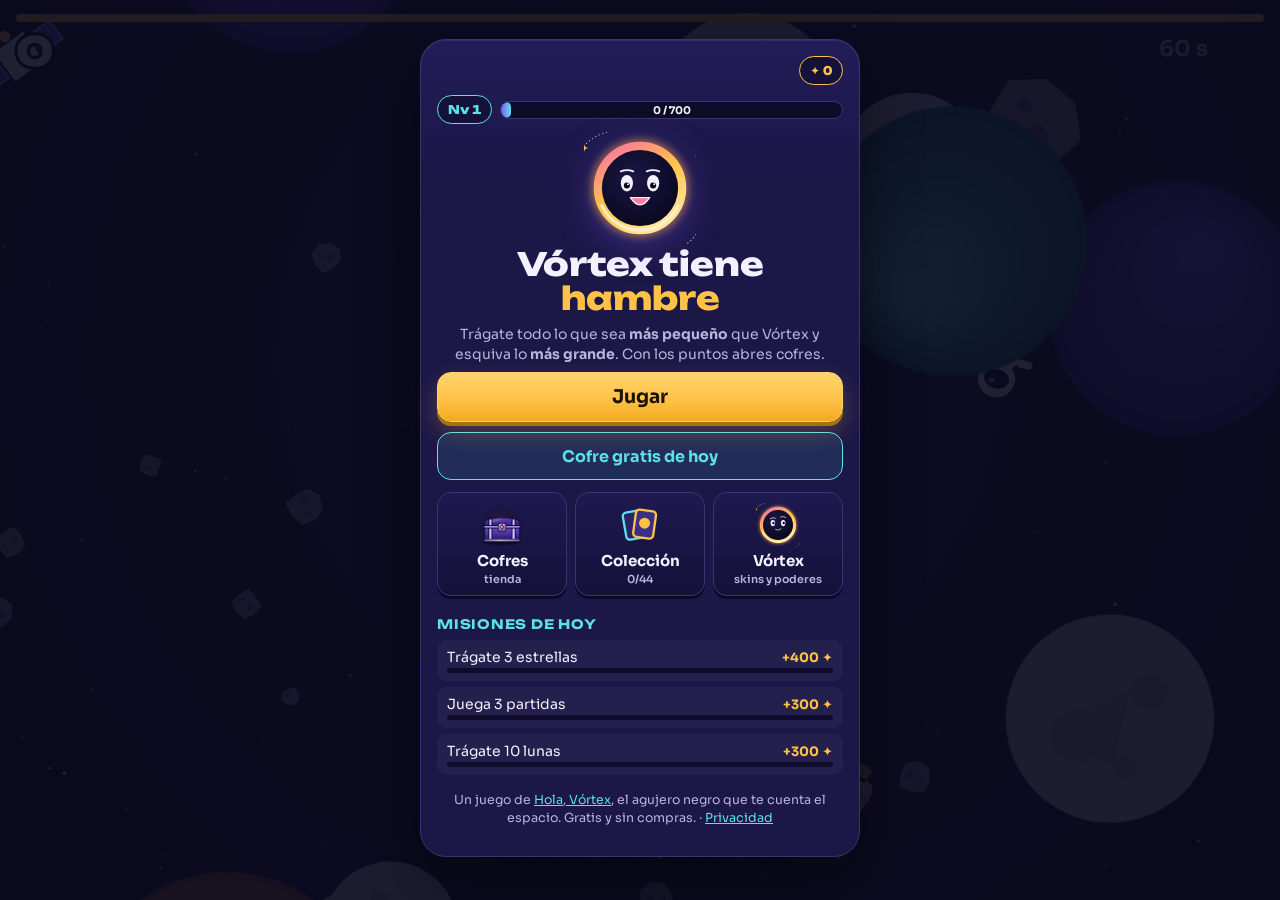
==== juego/index.html @ 71d678cc "web de Hola, Vórtex" ====
<!doctype html>
<html lang="es">
<head>
<meta charset="utf-8">
<meta name="viewport" content="width=device-width, initial-scale=1, maximum-scale=1, user-scalable=no, viewport-fit=cover">

<meta name="theme-color" content="#0A0A1F">
<link rel="icon" href="img/vortex_curioso.svg">
<link rel="preconnect" href="https://fonts.googleapis.com">
<link href="https://fonts.googleapis.com/css2?family=Unbounded:wght@600;800&family=Sora:wght@400;600;700&display=swap" rel="stylesheet">
<link rel="stylesheet" href="juego.css?v=8">
<style>#perfil,#aviso-cuenta,#top-inicio,#top-fin,#form-nombre,h2.sin-red{display:none!important}.barra-sup{justify-content:flex-end}</style>
<script>window.SIN_SERVIDOR=true</script>
<title>Vórtex tiene hambre: juego del espacio gratis y sin registro</title>
<meta name="description" content="Juega gratis en el móvil: eres un agujero negro, trágate lo pequeño, esquiva lo grande y colecciona planetas y galaxias.">
<link rel="canonical" href="https://nikepollito1-tech.github.io/hola-vortex/juego/">
<meta property="og:type" content="website"><meta property="og:locale" content="es_ES"><meta property="og:site_name" content="Hola, Vórtex"><meta property="og:url" content="https://nikepollito1-tech.github.io/hola-vortex/juego/">
<meta property="og:title" content="Vórtex tiene hambre: juego del espacio gratis y sin registro"><meta property="og:description" content="Juega gratis en el móvil: eres un agujero negro, trágate lo pequeño, esquiva lo grande y colecciona planetas y galaxias.">
<meta property="og:image" content="https://nikepollito1-tech.github.io/hola-vortex/img/compartir.jpg"><meta property="og:image:width" content="1200"><meta property="og:image:height" content="630"><meta name="twitter:card" content="summary_large_image">
<script type="application/ld+json">{"@context": "https://schema.org", "@type": "VideoGame", "name": "Vórtex tiene hambre", "url": "https://nikepollito1-tech.github.io/hola-vortex/juego/", "description": "Juega gratis en el móvil: eres un agujero negro, trágate lo pequeño, esquiva lo grande y colecciona planetas y galaxias.", "inLanguage": "es", "image": "https://nikepollito1-tech.github.io/hola-vortex/img/compartir.jpg", "gamePlatform": "Navegador web", "applicationCategory": "Game", "offers": {"@type": "Offer", "price": "0", "priceCurrency": "EUR"}, "publisher": {"@type": "Organization", "name": "Hola, Vórtex", "url": "https://nikepollito1-tech.github.io/hola-vortex/"}}</script>
</head>
<body>
<canvas id="lienzo" aria-label="Juego: arrastra el dedo para mover a Vórtex y trágate lo que sea más pequeño que él"></canvas>

<button id="sonido" type="button" aria-label="Activar o quitar el sonido"></button>

<!-- INICIO -->
<section class="pantalla" id="inicio" aria-labelledby="t-inicio">
  <div class="tarjeta">
    <div class="barra-sup">
      <button type="button" class="perfil" id="perfil"><img id="perfil-cara" src="img/vortex_curioso.svg" alt=""><span><b id="perfil-nombre">Invitado</b><small id="perfil-sub">Toca para crear tu cuenta</small></span></button>
      <span class="chip polvo" id="chip-polvo" title="Polvo estelar">0</span>
    </div>
    <div class="estado">
      <span class="chip nivel" id="chip-nivel">Nv 1</span>
      <div class="xp" aria-hidden="true"><i id="xp-barra"></i><b id="xp-txt"></b></div>
    </div>
    <img class="mascota" id="cara-inicio" src="img/vortex_hambriento.svg" alt="Vórtex, un agujero negro pequeño con cara de hambre">
    <h1 id="t-inicio">Vórtex tiene <span>hambre</span></h1>
    <p class="sub">Trágate todo lo que sea <b>más pequeño</b> que Vórtex y esquiva lo <b>más grande</b>. Con los puntos abres cofres.</p>
    <button class="si brilla" id="jugar" type="button">Jugar</button>
    <button class="aviso-cuenta" id="aviso-cuenta" type="button" hidden><b>Guarda tu progreso</b><span>Crea tu cuenta gratis y juega en cualquier móvil sin perder nada.</span></button>
    <button class="diario" id="diario" type="button" hidden></button>
    <div class="menu">
      <button type="button" id="ir-tienda"><img class="ic-menu" id="ic-cofre" alt=""><span>Cofres</span><small id="n-cofres"></small></button>
      <button type="button" id="ir-coleccion"><svg class="ic-menu" viewBox="0 0 48 48" aria-hidden="true"><rect x="7" y="9" width="22" height="30" rx="4" fill="#2A2168" stroke="#5CE1E6" stroke-width="2.5" transform="rotate(-10 18 24)"/><rect x="18" y="8" width="22" height="30" rx="4" fill="#3A2F86" stroke="#FFC247" stroke-width="2.5" transform="rotate(8 29 23)"/><circle cx="29" cy="22" r="6" fill="#FFC247"/></svg><span>Colección</span><small id="n-coleccion"></small></button>
      <button type="button" id="ir-vortex"><img class="ic-menu" id="ic-vortex" src="img/vortex_curioso.svg" alt=""><span>Vórtex</span><small>skins y poderes</small></button>
    </div>
    <h2>Misiones de hoy</h2>
    <ul class="misiones" id="misiones"></ul>
    <h2 class="sin-red">Mejores de la semana</h2>
    <ol id="top-inicio"><li class="vacio">Cargando…</li></ol>
    <p class="pie">Un juego de <a href="../">Hola, Vórtex</a>, el agujero negro que te cuenta el espacio. Gratis y sin compras. · <a href="privacidad.html">Privacidad</a></p>
  </div>
</section>

<!-- CUENTA -->
<section class="pantalla" id="cuenta" hidden aria-labelledby="t-cuenta">
  <div class="tarjeta">
    <div class="cabecera"><button type="button" class="volver" data-ir="inicio" aria-label="Volver">←</button><h1 id="t-cuenta">Tu cuenta</h1></div>
    <div id="cuenta-fuera">
      <div class="pestanas" role="tablist">
        <button type="button" role="tab" id="tab-registro" aria-selected="true">Crear cuenta</button>
        <button type="button" role="tab" id="tab-entrar" aria-selected="false">Entrar</button>
      </div>
      <form id="f-registro" class="formulario" autocomplete="on">
        <p class="sub">Solo un nombre y una contraseña. No pedimos correo ni ningún otro dato. Lo que llevas jugado en este móvil pasa a tu cuenta.</p>
        <label for="r-nombre">Nombre de jugador</label>
        <input id="r-nombre" name="username" autocomplete="username" maxlength="12" minlength="3" required placeholder="De 3 a 12 letras o números">
        <label for="r-clave">Contraseña</label>
        <div class="con-ojo"><input id="r-clave" name="password" type="password" autocomplete="new-password" minlength="8" maxlength="128" required placeholder="Mínimo 8 caracteres"><button type="button" class="ojo" data-ojo="r-clave" aria-label="Ver la contraseña">Ver</button></div>
        <div class="fuerza" aria-hidden="true"><i id="r-fuerza"></i></div>
        <label class="check"><input type="checkbox" id="r-edad" required> <span>Tengo 14 años o más, o permiso de mis padres. He leído la <a href="privacidad.html" target="_blank" rel="noopener">política de privacidad</a>.</span></label>
        <button type="submit" class="si">Crear cuenta</button>
        <div class="msg" role="status" id="r-msg"></div>
      </form>
      <form id="f-entrar" class="formulario" hidden autocomplete="on">
        <label for="e-nombre">Nombre de jugador</label>
        <input id="e-nombre" name="username" autocomplete="username" maxlength="12" required>
        <label for="e-clave">Contraseña</label>
        <div class="con-ojo"><input id="e-clave" name="password" type="password" autocomplete="current-password" maxlength="128" required><button type="button" class="ojo" data-ojo="e-clave" aria-label="Ver la contraseña">Ver</button></div>
        <button type="submit" class="si">Entrar</button>
        <div class="msg" role="status" id="e-msg"></div>
        <button type="button" class="enlace" id="ir-recuperar">He olvidado la contraseña</button>
      </form>
      <form id="f-recuperar" class="formulario" hidden autocomplete="off">
        <p class="sub">Escribe el código de recuperación que te dimos al crear la cuenta.</p>
        <label for="c-nombre">Nombre de jugador</label>
        <input id="c-nombre" autocomplete="username" maxlength="12" required>
        <label for="c-codigo">Código de recuperación</label>
        <input id="c-codigo" autocomplete="off" maxlength="24" required placeholder="XXXX-XXXX-XXXX-XXXX" class="codigo-in">
        <label for="c-nueva">Contraseña nueva</label>
        <input id="c-nueva" type="password" autocomplete="new-password" minlength="8" maxlength="128" required>
        <button type="submit" class="si">Cambiar contraseña</button>
        <div class="msg" role="status" id="c-msg"></div>
        <button type="button" class="enlace" id="volver-entrar">Volver</button>
      </form>
    </div>
    <div id="cuenta-dentro" hidden>
      <div class="ficha">
        <img id="ficha-cara" src="img/vortex_curioso.svg" alt="">
        <div><b id="ficha-nombre"></b><small id="ficha-desde"></small></div>
      </div>
      <div class="cifras">
        <div><b id="f-nivel">1</b><small>nivel</small></div>
        <div><b id="f-partidas">0</b><small>partidas</small></div>
        <div><b id="f-mejor">0</b><small>mejor marca</small></div>
        <div><b id="f-coleccion">0</b><small>colección</small></div>
      </div>
      <p class="sub sincro" id="f-sincro">Tu progreso se guarda solo en tu cuenta.</p>
      <details class="ajuste"><summary>Cambiar la contraseña</summary>
        <form id="f-clave" class="formulario">
          <label for="k-actual">Contraseña actual</label><input id="k-actual" type="password" autocomplete="current-password" required>
          <label for="k-nueva">Contraseña nueva</label><input id="k-nueva" type="password" autocomplete="new-password" minlength="8" required>
          <button type="submit">Cambiar</button><div class="msg" role="status" id="k-msg"></div>
        </form>
      </details>
      <details class="ajuste"><summary>Nuevo código de recuperación</summary>
        <form id="f-codigo" class="formulario">
          <p class="sub">El código anterior dejará de valer.</p>
          <label for="n-clave">Tu contraseña</label><input id="n-clave" type="password" autocomplete="current-password" required>
          <button type="submit">Generar código</button><div class="msg" role="status" id="n-msg"></div>
        </form>
      </details>
      <button type="button" id="salir" class="ancho">Cerrar sesión</button>
      <details class="ajuste peligro"><summary>Borrar mi cuenta</summary>
        <form id="f-borrar" class="formulario">
          <p class="sub">Se borran tu cuenta, tu progreso y tus puntuaciones. No se puede deshacer.</p>
          <label for="b-clave">Tu contraseña</label><input id="b-clave" type="password" autocomplete="current-password" required>
          <button type="submit" class="borrar">Borrar para siempre</button><div class="msg" role="status" id="b-msg"></div>
        </form>
      </details>
    </div>
  </div>
</section>

<!-- CÓDIGO DE RECUPERACIÓN (se enseña una vez) -->
<section class="pantalla opaca" id="codigo" hidden aria-labelledby="t-codigo">
  <div class="tarjeta">
    <img class="mascota" src="img/vortex_picaro.svg" alt="">
    <h1 id="t-codigo">¡Cuenta lista!</h1>
    <p class="sub">Guarda este <b>código de recuperación</b>. Si olvidas la contraseña, es la única forma de recuperar tu cuenta. Haz una captura o apúntalo.</p>
    <div class="codigo" id="codigo-txt"></div>
    <div class="fila"><button type="button" id="codigo-copiar">Copiar</button><button type="button" class="si" id="codigo-ok">Ya lo he guardado</button></div>
  </div>
</section>

<!-- TIENDA DE COFRES -->
<section class="pantalla" id="tienda" hidden aria-labelledby="t-tienda">
  <div class="tarjeta">
    <div class="cabecera"><button type="button" class="volver" data-ir="inicio" aria-label="Volver">←</button><h1 id="t-tienda">Cofres</h1><span class="chip polvo" id="polvo-tienda">0</span></div>
    <p class="sub">Se abren con <b>polvo estelar</b>: un punto en la partida es un polvo. Los repetidos te devuelven polvo.</p>
    <div id="lista-cofres"></div>
    <p class="pie">Aquí no hay dinero de verdad: los cofres solo se consiguen jugando.</p>
  </div>
</section>

<!-- APERTURA DE COFRE -->
<section class="pantalla opaca escena-cofre" id="cofre" hidden tabindex="-1" aria-live="polite">
  <canvas id="cofre-fx" aria-hidden="true"></canvas>
  <div class="cofre-ui" id="cofre-ui">
    <div class="cofre-cab"><span id="cofre-nombre"></span><span id="cofre-cuenta"></span></div>
    <div class="cofre-zona" id="cofre-zona"></div>
    <p class="toca" id="cofre-msg"></p>
    <div class="cofre-pila" id="cofre-pila" aria-hidden="true"></div>
    <div class="cofre-resumen-caja" id="cofre-final" hidden>
      <h2 class="titulo-final">Has conseguido</h2>
      <div class="resumen" id="cofre-resumen"></div>
      <p class="resumen-txt" id="cofre-resumen-txt"></p>
      <div class="fila" id="cofre-botones">
        <button type="button" id="cofre-otro">Abrir otro</button>
        <button type="button" class="si" id="cofre-salir">Seguir</button>
      </div>
    </div>
  </div>
  <button type="button" id="cofre-saltar" class="saltar">Saltar ›</button>
</section>

<!-- COLECCIÓN -->
<section class="pantalla" id="coleccion" hidden aria-labelledby="t-coleccion">
  <div class="tarjeta ancha">
    <div class="cabecera"><button type="button" class="volver" data-ir="inicio" aria-label="Volver">←</button><h1 id="t-coleccion">Colección</h1><span class="chip" id="total-coleccion">0/0</span></div>
    <div class="xp sola" aria-hidden="true"><i id="barra-coleccion"></i></div>
    <div id="rejillas"></div>
  </div>
</section>

<!-- DETALLE DE UNA CARTA -->
<section class="pantalla opaca" id="detalle" hidden>
  <div class="escena"><div class="carta grande" id="carta-detalle"></div><div class="fila"><button type="button" class="si" id="cerrar-detalle">Cerrar</button></div></div>
</section>

<!-- VÓRTEX: SKINS, ESTELAS Y HABILIDADES -->
<section class="pantalla" id="vortex" hidden aria-labelledby="t-vortex">
  <div class="tarjeta ancha">
    <div class="cabecera"><button type="button" class="volver" data-ir="inicio" aria-label="Volver">←</button><h1 id="t-vortex">Vórtex</h1><span class="chip polvo" id="polvo-vortex">0</span></div>
    <h2>Skins</h2>
    <div class="rejilla skins" id="lista-skins"></div>
    <h2>Estela</h2>
    <div class="opciones" id="lista-estelas"></div>
    <h2>Habilidades</h2>
    <p class="sub">Aparecen flotando durante la partida. Se desbloquean al subir de nivel.</p>
    <ul class="habilidades" id="lista-habilidades"></ul>
    <h2>Próximos premios</h2>
    <ul class="habilidades" id="lista-premios"></ul>
    <h2>Sonido</h2>
    <div class="opciones" id="lista-sonido"></div>
    <h2>Control</h2>
    <div class="opciones" id="lista-control"></div>
  </div>
</section>

<!-- FIN DE PARTIDA -->
<section class="pantalla" id="fin" hidden aria-labelledby="t-fin">
  <div class="tarjeta">
    <img class="mascota" id="cara-fin" src="img/vortex_picaro.svg" alt="">
    <h1 id="t-fin">¡Se acabó!</h1>
    <div class="puntos" id="puntos-fin">0</div>
    <div class="record" id="record-fin" hidden>¡Nuevo récord!</div>
    <p class="comido" id="resumen-fin"></p>
    <div class="ganado">
      <div class="estado"><span class="chip nivel" id="nivel-fin">Nv 1</span><div class="xp"><i id="xp-fin"></i><b id="xp-fin-txt"></b></div><span class="chip polvo" id="polvo-fin">+0</span></div>
      <ul class="premios" id="premios-fin"></ul>
    </div>
    <div class="fila">
      <button type="button" class="si" id="otra">Otra vez</button>
      <button type="button" id="fin-cofres">Cofres</button>
    </div>
    <p class="guardado-cuenta" id="guardado-cuenta" hidden></p>
    <form id="form-nombre">
      <label for="nombre">Tu nombre para la clasificación</label>
      <input id="nombre" name="nombre" maxlength="12" minlength="3" autocomplete="nickname" placeholder="De 3 a 12 letras" required>
      <div class="fila"><button id="guardar" type="submit">Guardar puntuación</button></div>
      <div class="msg" id="msg" role="status"></div>
    </form>
    <h2 class="sin-red">Mejores de la semana</h2>
    <ol id="top-fin"></ol>
    <div class="fila">
      <button id="retar" type="button">Retar a alguien</button>
      <button type="button" id="fin-inicio">Inicio</button>
    </div>
  </div>
</section>

<script src="datos.js?v=7"></script>
<script src="progreso.js?v=7"></script>
<script src="sonido.js?v=8"></script>
<script src="motor.js?v=7"></script>
<script src="cofre.js?v=7"></script>
<script src="interfaz.js?v=7"></script>
</body>
</html>
---- juego/juego.css ----
:root{--void:#0A0A1F;--indigo:#1B1747;--violet:#7B5CFF;--amber:#FFC247;--cyan:#5CE1E6;--moon:#F4F1FF;--mute:#B9B4D9;--coral:#FF7A9C;--line:#3A3570;--panel:#14113A}
*{box-sizing:border-box;-webkit-tap-highlight-color:transparent}
html,body{margin:0;height:100%;background:var(--void);color:var(--moon);font-family:Sora,system-ui,sans-serif;overflow:hidden;touch-action:none;user-select:none;-webkit-user-select:none}
canvas{position:fixed;inset:0;width:100%;height:100%;display:block}
body.demo canvas{left:50%;top:0;transform:translateX(-50%);width:auto;height:100%;aspect-ratio:9/16}
/* sin desenfoque de fondo: en móvil cuesta muchos fotogramas */
.pantalla{position:fixed;inset:0;display:flex;align-items:flex-start;justify-content:center;padding:max(14px,env(safe-area-inset-top)) max(14px,env(safe-area-inset-right)) max(18px,env(safe-area-inset-bottom)) max(14px,env(safe-area-inset-left));background:rgba(10,10,31,.9);overflow-y:auto;-webkit-overflow-scrolling:touch;touch-action:pan-y}
.pantalla.opaca{background:radial-gradient(circle at 50% 38%,#241D5E 0,#0A0A1F 70%);align-items:center}
.pantalla[hidden]{display:none}
.tarjeta{width:100%;max-width:440px;background:linear-gradient(180deg,#221C58 0,var(--indigo) 140px);border:1px solid var(--line);border-radius:26px;padding:16px 16px 20px;text-align:center;margin:auto;box-shadow:0 1px 0 rgba(255,255,255,.07) inset,0 24px 60px rgba(0,0,0,.45)}
.tarjeta.ancha{max-width:560px}
h1{font-family:Unbounded,system-ui,sans-serif;font-weight:800;font-size:clamp(24px,7.4vw,32px);line-height:1.05;margin:4px 0 6px}
h1 span{color:var(--amber)}
h2{font-family:Unbounded,system-ui,sans-serif;font-size:13px;letter-spacing:.06em;color:var(--cyan);margin:20px 0 8px;text-transform:uppercase;text-align:left}
p{margin:8px 0;line-height:1.45}
.sub{color:var(--mute);font-size:14px}
.mascota{width:112px;height:112px;display:block;margin:2px auto 0;animation:flota 3.4s ease-in-out infinite;filter:drop-shadow(0 8px 18px rgba(123,92,255,.35))}
@keyframes flota{50%{transform:translateY(-6px) rotate(-2deg)}}
button,.boton{font:inherit;font-weight:700;font-size:16px;border-radius:14px;padding:12px 16px;min-height:48px;border:1px solid var(--line);background:transparent;color:var(--moon);cursor:pointer}
button.si{background:linear-gradient(180deg,#FFD36E,var(--amber) 55%,#F2A920);border-color:#FFD36E;color:#1a1300;width:100%;font-size:19px;box-shadow:0 4px 0 #A8730A,0 10px 24px rgba(255,194,71,.25);position:relative;overflow:hidden}
button.si:active:not(:disabled){transform:translateY(3px);box-shadow:0 1px 0 #A8730A}
button.brilla::after{content:"";position:absolute;top:0;bottom:0;left:-60%;width:40%;background:linear-gradient(100deg,transparent,rgba(255,255,255,.55),transparent);transform:skewX(-20deg);animation:destello 3.2s ease-in-out infinite}
@keyframes destello{0%,55%{left:-60%}85%,100%{left:130%}}
button:not(.si):not(:disabled):hover{border-color:#5A52A8}
button:disabled{opacity:.45}
button:active:not(:disabled){transform:scale(.97)}
.fila{display:flex;gap:10px;margin-top:12px}
.fila>*{flex:1}
ol,ul{list-style:none;padding:0;margin:0;text-align:left;font-size:15px}
ol li{display:flex;justify-content:space-between;gap:8px;padding:7px 10px;border-radius:10px}
ol li:nth-child(odd){background:rgba(255,255,255,.04)}
ol li.yo{background:rgba(255,194,71,.18);color:var(--amber);font-weight:700}
ol li b{font-variant-numeric:tabular-nums}
.vacio{color:var(--mute);font-size:14px;text-align:center;padding:8px}
.puntos{font-family:Unbounded,system-ui,sans-serif;font-weight:800;font-size:52px;color:var(--amber);line-height:1;margin:6px 0}
.comido{color:var(--mute);font-size:14px}
label{display:block;text-align:left;font-size:14px;color:var(--mute);margin:16px 0 6px}
input{width:100%;font:inherit;font-size:18px;padding:12px 14px;border-radius:12px;border:1px solid var(--line);background:#0E0C2A;color:var(--moon)}
input:focus,button:focus-visible{outline:2px solid var(--cyan);outline-offset:2px}
.msg{min-height:22px;font-size:14px;margin-top:8px;color:var(--cyan)}
.msg.error{color:var(--coral)}
.pie{margin-top:16px;font-size:12.5px;color:var(--mute)}
.pie a{color:var(--cyan)}
#sonido{position:fixed;top:max(10px,env(safe-area-inset-top));right:10px;z-index:5;min-height:44px;min-width:44px;padding:8px;border-radius:12px;background:rgba(27,23,71,.8)}
#sonido svg{width:24px;height:24px;display:block}
body.demo #sonido,body.en-menu #sonido{display:none}

/* nivel, experiencia y polvo */
.estado{display:flex;align-items:center;gap:8px;margin-bottom:8px}
.chip{flex:none;font-family:Unbounded,system-ui,sans-serif;font-size:12px;font-weight:800;padding:6px 10px;border-radius:999px;background:var(--panel);border:1px solid var(--line);font-variant-numeric:tabular-nums;white-space:nowrap}
.chip.nivel{color:var(--cyan);border-color:var(--cyan)}
.chip.polvo{color:var(--amber);border-color:var(--amber)}
.chip.polvo::before{content:"✦ "}
.xp{position:relative;flex:1;height:18px;border-radius:999px;background:#0E0C2A;border:1px solid var(--line);overflow:hidden}
.xp.sola{height:10px;margin:4px 0 6px}
.xp i{position:absolute;inset:0 auto 0 0;width:0;background:linear-gradient(90deg,var(--violet),var(--cyan));border-radius:999px;transition:width .9s cubic-bezier(.2,.8,.2,1)}
.xp b{position:absolute;inset:0;font-size:10.5px;line-height:17px;font-weight:700;color:var(--moon);text-shadow:0 1px 2px #000}

/* inicio */
.diario{width:100%;margin-top:10px;border-color:var(--cyan);color:var(--cyan);background:rgba(92,225,230,.1);animation:late 1.6s ease-in-out infinite}
@keyframes late{50%{box-shadow:0 0 0 6px rgba(92,225,230,.12)}}
.menu{display:grid;grid-template-columns:repeat(3,1fr);gap:8px;margin-top:12px}
.menu button{display:flex;flex-direction:column;align-items:center;gap:2px;padding:10px 4px 9px;font-size:15px;background:linear-gradient(180deg,#1E1950,var(--panel));box-shadow:0 3px 0 #0B0926}
.menu button:active{transform:translateY(2px);box-shadow:0 1px 0 #0B0926}
.ic-menu{width:44px;height:44px;object-fit:contain;margin-bottom:2px}
.menu small{font-size:11px;font-weight:600;color:var(--mute)}
.menu small.aviso{color:var(--amber)}
.misiones li{display:grid;grid-template-columns:1fr auto;gap:2px 8px;align-items:center;padding:8px 10px;border-radius:10px;background:rgba(255,255,255,.04);margin-bottom:6px;font-size:14px}
.misiones li .premio{color:var(--amber);font-weight:700;font-size:13px;white-space:nowrap}
.misiones li .barra{grid-column:1/-1;height:5px;border-radius:9px;background:#0E0C2A;overflow:hidden}
.misiones li .barra i{display:block;height:100%;background:var(--cyan)}
.misiones li.hecha{color:var(--mute)}
.misiones li.hecha .barra i{background:var(--amber)}

/* cabecera de las pantallas secundarias */
.cabecera{display:flex;align-items:center;gap:8px;margin-bottom:6px}
.cabecera h1{flex:1;text-align:left;margin:0;font-size:24px}
.volver{min-height:44px;min-width:44px;padding:6px 10px;font-size:20px}

/* tienda */
.oferta{--c:#B9B4D9;display:grid;grid-template-columns:96px 1fr;gap:4px 12px;align-items:center;text-align:left;padding:12px;border-radius:18px;background:radial-gradient(circle at 48px 50%,color-mix(in srgb,var(--c) 22%,transparent),transparent 70px),var(--panel);border:1px solid var(--line);margin-top:10px}
.oferta .cofre-img{grid-row:1/4;width:96px;height:96px;animation:flota 3s ease-in-out infinite}
.oferta:nth-child(2) .cofre-img{animation-delay:-1s}.oferta:nth-child(3) .cofre-img{animation-delay:-2s}
.oferta h3{margin:0;font-family:Unbounded,system-ui,sans-serif;font-size:15px}
.oferta .prob{font-size:11.5px;color:var(--mute);line-height:1.35}
.oferta .prob b{font-weight:700}
.oferta button{grid-column:2;min-height:44px;padding:8px 12px;font-size:15px;border-color:var(--amber);color:var(--amber)}
.oferta button.tengo{background:var(--amber);color:#1a1300}


.escena{width:100%;max-width:400px;text-align:center;margin:auto}
.toca{color:var(--mute);font-size:15px;min-height:22px;margin:14px 0}

/* cartas */
.carta{--r:#B9B4D9;position:relative;background:#14113A;background:linear-gradient(160deg,color-mix(in srgb,var(--r) 22%,#14113A),#14113A 60%);border:2px solid var(--r);border-radius:18px;padding:10px 8px;text-align:center;overflow:hidden}
.carta img{display:block;width:100%;aspect-ratio:1;object-fit:contain}
.carta .rz{font-size:10px;font-weight:800;letter-spacing:.08em;text-transform:uppercase;color:var(--r)}
.carta .nm{font-family:Unbounded,system-ui,sans-serif;font-size:11px;font-weight:600;line-height:1.2;margin-top:2px}
.carta.falta{--r:#3A3570;background:#100E30}
.carta.falta img{filter:brightness(0) invert(.22)}
.carta.falta .nm{color:var(--mute)}
.carta .x{position:absolute;top:5px;right:7px;font-size:10px;font-weight:800;color:var(--mute)}
.carta.grande{width:min(78vw,300px);margin:0 auto;padding:16px 14px 18px;animation:sale .45s cubic-bezier(.2,1.5,.4,1)}
.carta.grande::before{content:"";position:absolute;inset:-40%;background:radial-gradient(circle,color-mix(in srgb,var(--r) 45%,transparent) 0,transparent 55%);animation:gira 6s linear infinite;pointer-events:none}
.carta.grande>*{position:relative}
.carta.grande img{width:70%;margin:0 auto}
.carta.grande .rz{font-size:13px}
.carta.grande .nm{font-size:20px;font-weight:800}
.carta.grande .dato{font-size:14.5px;line-height:1.4;color:var(--moon);margin:8px 0 0}
.carta.grande .nuevo{display:inline-block;margin-top:10px;padding:4px 12px;border-radius:999px;background:var(--r);color:#12102E;font-weight:800;font-size:13px}
.carta.grande .rep{display:inline-block;margin-top:10px;color:var(--amber);font-weight:700;font-size:14px}
@keyframes sale{0%{transform:scale(.3) rotate(-8deg);opacity:0}}
@keyframes gira{to{transform:rotate(360deg)}}
.resumen{display:grid;grid-template-columns:repeat(3,1fr);gap:8px;margin-top:6px}
.resumen p{grid-column:1/-1;margin:6px 0 0;font-size:14px;color:var(--cyan)}

.rejilla{display:grid;grid-template-columns:repeat(auto-fill,minmax(86px,1fr));gap:8px}
.rejilla .carta{padding:8px 6px;cursor:pointer}
.rejilla.skins .carta.puesta{box-shadow:0 0 0 3px var(--amber)}
.rejilla.skins .carta .rz{color:var(--mute);text-transform:none;letter-spacing:0;font-size:10.5px;font-weight:700}
.rejilla.skins .carta.puesta .rz{color:var(--amber)}
.cat{display:flex;justify-content:space-between;align-items:baseline}
.cat small{font-size:12px;color:var(--mute);font-weight:700}

.opciones{display:flex;flex-wrap:wrap;gap:8px}
.opciones button{flex:1 1 44%;min-height:44px;padding:8px 10px;font-size:14px;background:var(--panel)}
.opciones button.puesta{border-color:var(--amber);color:var(--amber)}
.habilidades li{display:grid;grid-template-columns:40px 1fr auto;gap:2px 10px;align-items:center;padding:8px 10px;border-radius:12px;background:var(--panel);margin-bottom:6px;font-size:14px}
.habilidades li .ic{grid-row:1/3;font-size:26px;text-align:center}
.habilidades li b{font-size:15px}
.habilidades li small{grid-column:2;color:var(--mute);font-size:12.5px;line-height:1.3}
.habilidades li .nv{grid-row:1/3;grid-column:3;font-size:12px;font-weight:800;color:var(--cyan);white-space:nowrap}
.habilidades li.bloq{opacity:.55}
.habilidades li.bloq .nv{color:var(--mute)}

/* fin de partida */
.ganado{margin:12px 0 4px;padding:10px;border-radius:16px;background:var(--panel);border:1px solid var(--line)}
.ganado .estado{margin:0}
.premios li{display:flex;gap:8px;align-items:baseline;padding:6px 4px 0;font-size:14px}
.premios li b{color:var(--amber);white-space:nowrap}
.premios li.sube{font-family:Unbounded,system-ui,sans-serif;font-size:15px;color:var(--cyan);padding-top:10px}
@media (prefers-reduced-motion:reduce){*{animation:none!important;transition:none!important}}

/* ---------- transiciones ---------- */
.pantalla.aparece>.tarjeta{animation:entra-pant .28s cubic-bezier(.2,.8,.2,1)}
@keyframes entra-pant{from{opacity:0;transform:translateY(14px) scale(.985)}}

/* ---------- barra de perfil e inicio ---------- */
.barra-sup{display:flex;align-items:center;gap:8px;margin-bottom:10px}
.perfil{flex:1;display:flex;align-items:center;gap:10px;min-height:52px;padding:6px 12px 6px 6px;text-align:left;background:var(--panel);border-radius:999px}
.perfil img{width:40px;height:40px;border-radius:50%;background:#0E0C2A;flex:none}
.perfil span{display:flex;flex-direction:column;min-width:0}
.perfil b{font-size:15px;white-space:nowrap;overflow:hidden;text-overflow:ellipsis}
.perfil small{font-size:11.5px;font-weight:600;color:var(--cyan)}
.perfil.conectado small{color:var(--mute)}
.aviso-cuenta{display:flex;flex-direction:column;gap:2px;width:100%;margin-top:10px;text-align:left;padding:12px 14px;border:1px dashed var(--cyan);background:rgba(92,225,230,.08);border-radius:16px}
.aviso-cuenta b{color:var(--cyan);font-size:15px}
.aviso-cuenta span{font-size:13px;font-weight:600;color:var(--mute)}

/* ---------- cuenta ---------- */
.pestanas{display:grid;grid-template-columns:1fr 1fr;gap:4px;padding:4px;border-radius:14px;background:#0E0C2A;margin:6px 0 4px}
.pestanas button{min-height:42px;border:0;border-radius:10px;font-size:15px;color:var(--mute)}
.pestanas button[aria-selected=true]{background:var(--violet);color:#fff}
.formulario{text-align:left}
.formulario .sub{margin:10px 0 2px}
.formulario button[type=submit]{width:100%;margin-top:16px}
.con-ojo{position:relative}
.con-ojo input{padding-right:84px}
.ojo{position:absolute;right:6px;top:50%;transform:translateY(-50%);min-height:36px;padding:4px 10px;font-size:13px;border-radius:10px}
.fuerza{height:5px;border-radius:9px;background:#0E0C2A;margin-top:6px;overflow:hidden}
.fuerza i{display:block;height:100%;width:0;transition:width .25s,background .25s}
.check{display:flex;gap:10px;align-items:flex-start;color:var(--moon);font-size:13.5px;line-height:1.4;margin-top:16px;cursor:pointer}
.check input{width:22px;height:22px;flex:none;margin:1px 0 0;accent-color:var(--amber)}
.check a{color:var(--cyan)}
.enlace{display:block;margin:10px auto 0;border:0;min-height:40px;font-size:14px;color:var(--cyan);text-decoration:underline;font-weight:600}
.ficha{display:flex;align-items:center;gap:14px;text-align:left;padding:12px;border-radius:18px;background:var(--panel);margin-top:6px}
.ficha img{width:72px;height:72px}
.ficha b{display:block;font-family:Unbounded,system-ui,sans-serif;font-size:22px}
.ficha small{color:var(--mute);font-size:13px}
.cifras{display:grid;grid-template-columns:repeat(4,1fr);gap:6px;margin-top:8px}
.cifras div{padding:10px 4px;border-radius:14px;background:var(--panel);display:flex;flex-direction:column}
.cifras b{font-family:Unbounded,system-ui,sans-serif;font-size:16px;color:var(--amber);font-variant-numeric:tabular-nums}
.cifras small{font-size:11px;color:var(--mute);font-weight:600}
.sincro{font-size:13px;margin:12px 0}
.ajuste{text-align:left;border:1px solid var(--line);border-radius:14px;padding:0 12px;margin-top:8px}
.ajuste summary{cursor:pointer;min-height:46px;display:flex;align-items:center;font-weight:700;font-size:15px;list-style:none}
.ajuste summary::after{content:"›";margin-left:auto;font-size:20px;transition:transform .2s}
.ajuste[open] summary::after{transform:rotate(90deg)}
.ajuste .formulario{padding-bottom:12px}
.ajuste.peligro summary{color:var(--coral)}
button.ancho{width:100%;margin-top:8px}
button.borrar{border-color:var(--coral);color:var(--coral)}
.codigo{font-family:ui-monospace,Menlo,Consolas,monospace;font-size:clamp(18px,6vw,24px);font-weight:800;letter-spacing:.06em;color:var(--amber);background:#0E0C2A;border:2px dashed var(--amber);border-radius:16px;padding:16px 10px;margin:14px 0 4px;user-select:all;-webkit-user-select:all}
.codigo-in{font-family:ui-monospace,Menlo,Consolas,monospace;text-transform:uppercase;letter-spacing:.05em}
.guardado-cuenta{margin:12px 0 0;padding:10px 12px;border-radius:12px;background:rgba(92,225,230,.1);color:var(--cyan);font-size:14px;font-weight:600}

/* ---------- escena del cofre ---------- */
.escena-cofre{padding:0;overflow:hidden;align-items:stretch;background:radial-gradient(circle at 50% 42%,#2A2170 0,#120E38 45%,#06061A 100%)}
.escena-cofre:focus{outline:none}
#cofre-fx{position:absolute;inset:0;width:100%;height:100%;pointer-events:none}
.cofre-ui{position:relative;z-index:1;flex:1;display:flex;flex-direction:column;align-items:center;padding:max(16px,env(safe-area-inset-top)) 16px max(18px,env(safe-area-inset-bottom));min-height:100%;will-change:transform}
.cofre-cab{display:flex;flex-direction:column;align-items:center;gap:2px;min-height:52px;padding-top:44px}
#cofre-nombre{font-family:Unbounded,system-ui,sans-serif;font-weight:800;font-size:20px;letter-spacing:.02em;text-shadow:0 2px 12px rgba(0,0,0,.6)}
#cofre-cuenta{font-size:13px;font-weight:700;color:var(--mute);font-variant-numeric:tabular-nums}
.cofre-zona{flex:1;display:flex;align-items:center;justify-content:center;width:100%;perspective:1100px;min-height:300px}
.escena-cofre .toca{position:relative;z-index:1;font-weight:700;color:var(--moon);text-shadow:0 2px 10px rgba(0,0,0,.8);min-height:24px;margin:8px 0}
.toca.late{animation:late-txt 1.4s ease-in-out infinite}
@keyframes late-txt{50%{opacity:.45;transform:scale(.97)}}
.saltar{position:absolute;z-index:2;top:max(12px,env(safe-area-inset-top));right:12px;min-height:40px;padding:6px 14px;font-size:14px;border-radius:999px;background:rgba(10,10,31,.55);border-color:rgba(255,255,255,.18)}
.cofre-pila{display:flex;gap:6px;justify-content:center;min-height:16px;margin-bottom:6px}
.cofre-pila span{width:12px;height:16px;border-radius:3px;background:var(--r);box-shadow:0 0 10px var(--r);animation:sale .3s ease-out}

/* carta que gira: dos caras en la misma celda */
.carta3d{--r:#B9B4D9;display:grid;width:min(74vw,290px);transform-style:preserve-3d;transition:transform .55s cubic-bezier(.3,1.25,.5,1);position:relative}
.carta3d .cara{grid-area:1/1;backface-visibility:hidden;-webkit-backface-visibility:hidden}
.carta3d .frente{transform:rotateY(180deg);width:100%;margin:0;animation:none}
.carta3d.volteada{transform:rotateY(180deg)}
.carta3d.entra{animation:emerge .55s cubic-bezier(.2,1.3,.4,1)}
@keyframes emerge{0%{transform:translateY(38vh) scale(.15) rotate(-12deg);opacity:0}60%{opacity:1}}
.carta3d.guarda{transition:transform .35s ease-in,opacity .35s;transform:rotateY(180deg) translateY(36vh) scale(.12)!important;opacity:0}
.dorso{border-radius:18px;border:3px solid #7B5CFF;background:repeating-linear-gradient(45deg,rgba(255,255,255,.035) 0 10px,transparent 10px 20px),radial-gradient(circle at 50% 40%,#3A2F86,#15103F 75%);display:flex;align-items:center;justify-content:center;min-height:min(104vw,400px);box-shadow:0 18px 40px rgba(0,0,0,.5)}
.dorso-marco{display:flex;flex-direction:column;align-items:center;gap:12px;padding:24px;border:2px solid rgba(255,255,255,.12);border-radius:14px;width:calc(100% - 28px);height:calc(100% - 28px);justify-content:center}
.dorso img{width:46%;filter:drop-shadow(0 0 16px rgba(123,92,255,.7))}
.dorso span{font-family:Unbounded,system-ui,sans-serif;font-weight:800;font-size:13px;letter-spacing:.12em;color:var(--mute)}
.carta3d.presagio .dorso{border-color:var(--r);animation:presagio .9s ease-in-out infinite;box-shadow:0 0 0 3px color-mix(in srgb,var(--r) 35%,transparent),0 0 46px var(--r)}
.carta3d.presagio{animation:emerge .55s cubic-bezier(.2,1.3,.4,1),tiembla-carta 1.8s .6s ease-in-out infinite}
@keyframes presagio{50%{box-shadow:0 0 0 6px color-mix(in srgb,var(--r) 25%,transparent),0 0 80px var(--r)}}
@keyframes tiembla-carta{0%,70%,100%{transform:rotate(0)}76%{transform:rotate(-3deg)}82%{transform:rotate(3deg)}88%{transform:rotate(-2deg)}94%{transform:rotate(1deg)}}
.carta3d .frente{box-shadow:0 18px 44px rgba(0,0,0,.55),0 0 36px color-mix(in srgb,var(--r) 45%,transparent)}
.carta3d.epica .frente{box-shadow:0 0 0 3px var(--r),0 0 70px var(--r),0 18px 44px rgba(0,0,0,.5)}
.carta3d.epica .frente::after{content:"";position:absolute;inset:0;background:linear-gradient(115deg,transparent 30%,rgba(255,255,255,.45) 45%,transparent 60%);background-size:250% 100%;animation:holo 2.4s ease-in-out infinite;pointer-events:none;mix-blend-mode:overlay}
@keyframes holo{0%{background-position:120% 0}100%{background-position:-120% 0}}
.carta3d.es-nueva .nuevo{animation:sello .5s .3s cubic-bezier(.2,1.8,.4,1) both}
@keyframes sello{0%{transform:scale(2.4) rotate(-12deg);opacity:0}100%{transform:scale(1) rotate(-4deg);opacity:1}}

/* resumen final */
.cofre-resumen-caja{position:absolute;inset:0;display:flex;flex-direction:column;align-items:center;justify-content:center;padding:max(20px,env(safe-area-inset-top)) 16px max(20px,env(safe-area-inset-bottom));z-index:3}
.cofre-resumen-caja[hidden]{display:none}
.titulo-final{text-align:center;color:var(--moon);font-size:16px;margin:0 0 14px}
.resumen{display:grid;gap:10px;justify-content:center;width:100%}
.resumen .carta.en-resumen{animation:cae-carta .5s cubic-bezier(.2,1.4,.4,1) both;cursor:default;position:relative}
.resumen .carta.es-nueva{box-shadow:0 0 0 2px var(--r),0 0 24px color-mix(in srgb,var(--r) 60%,transparent)}
.resumen .chapa{position:absolute;top:6px;left:50%;transform:translateX(-50%) rotate(-4deg);background:var(--r);color:#12102E;font-size:9.5px;font-weight:800;padding:2px 7px;border-radius:999px;letter-spacing:.06em}
@keyframes cae-carta{0%{opacity:0;transform:translateY(-30px) scale(.7) rotate(-6deg)}}
.resumen-txt{display:flex;flex-wrap:wrap;gap:6px;justify-content:center;margin:14px 0 4px}
.resumen-txt span{font-size:13px;font-weight:700;padding:6px 10px;border-radius:999px;background:rgba(255,255,255,.07);color:var(--moon)}
.resumen-txt .polvo{color:var(--amber)}
.resumen-txt .skin{color:var(--coral);background:rgba(255,122,156,.12)}
.cofre-resumen-caja .fila{width:100%;max-width:380px;margin-top:14px}
.cofre-resumen-caja button:not(.si){background:rgba(20,17,58,.92)}
@media (prefers-reduced-motion:reduce){.carta3d{transition:none}}

/* ---------- fin de partida: récord y contador ---------- */
.puntos.pop{animation:pop .35s cubic-bezier(.2,1.8,.4,1)}
@keyframes pop{40%{transform:scale(1.18)}}
.record{display:inline-block;margin:2px 0 6px;padding:6px 14px;border-radius:999px;background:linear-gradient(90deg,var(--coral),var(--amber));color:#1a1300;font-family:Unbounded,system-ui,sans-serif;font-weight:800;font-size:14px;animation:sello .5s cubic-bezier(.2,1.8,.4,1) both,late-rec 1.6s .6s ease-in-out infinite}
.record[hidden]{display:none}
@keyframes late-rec{50%{box-shadow:0 0 0 8px rgba(255,194,71,.18)}}
.aviso-cuenta[hidden]{display:none}
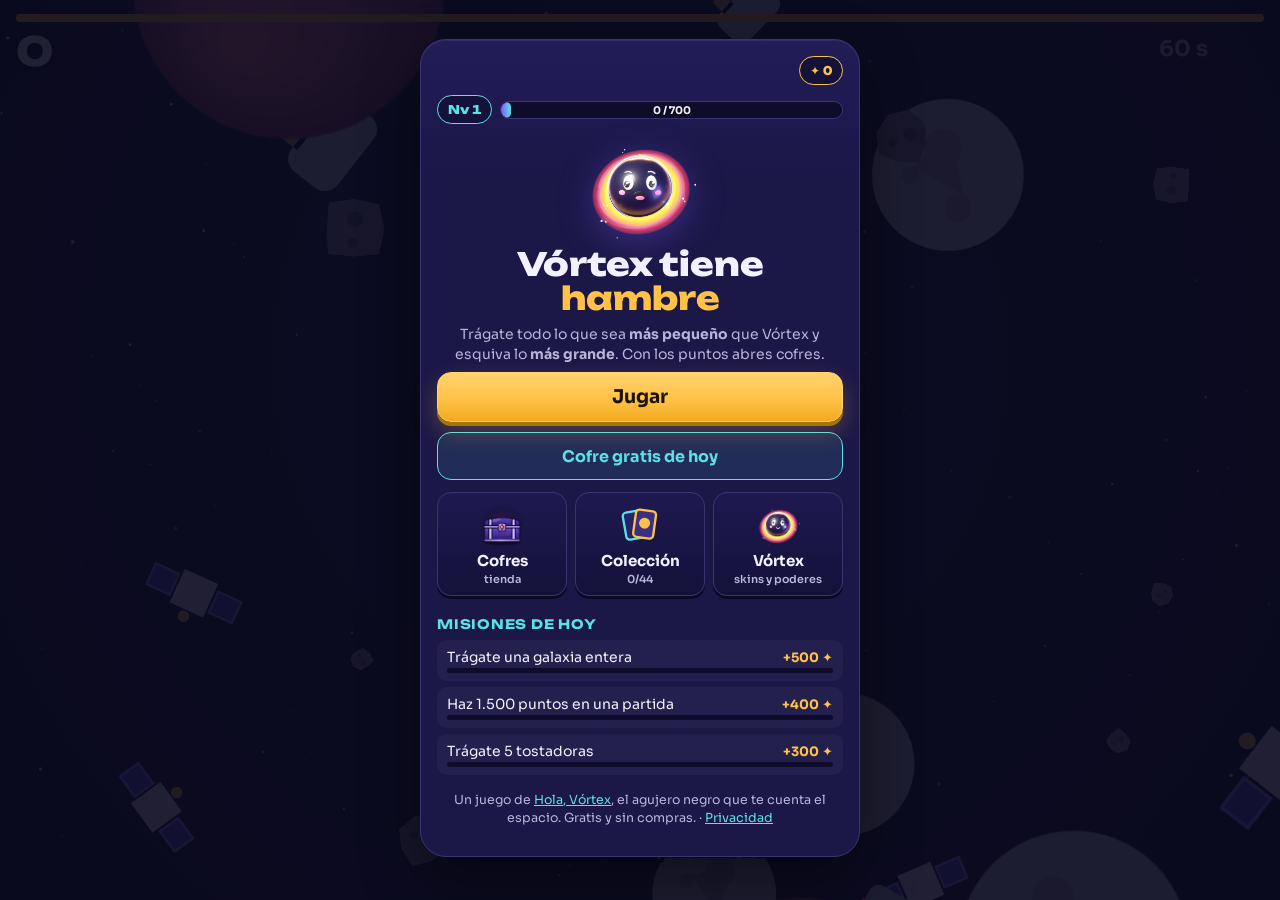
==== commit af15ff66: "web de Hola, Vórtex" ====
--- a/juego/index.html
+++ b/juego/index.html
@@ -5,10 +5,10 @@
 <meta name="viewport" content="width=device-width, initial-scale=1, maximum-scale=1, user-scalable=no, viewport-fit=cover">
 
 <meta name="theme-color" content="#0A0A1F">
-<link rel="icon" href="img/vortex_curioso.svg">
+<link rel="icon" type="image/png" href="img3d/icono-64.png"><link rel="apple-touch-icon" href="img3d/icono-180.png">
 <link rel="preconnect" href="https://fonts.googleapis.com">
 <link href="https://fonts.googleapis.com/css2?family=Unbounded:wght@600;800&family=Sora:wght@400;600;700&display=swap" rel="stylesheet">
-<link rel="stylesheet" href="juego.css?v=8">
+<link rel="stylesheet" href="juego.css?v=11261252">
 <style>#perfil,#aviso-cuenta,#top-inicio,#top-fin,#form-nombre,h2.sin-red{display:none!important}.barra-sup{justify-content:flex-end}</style>
 <script>window.SIN_SERVIDOR=true</script>
 <title>Vórtex tiene hambre: juego del espacio gratis y sin registro</title>
@@ -28,14 +28,14 @@
 <section class="pantalla" id="inicio" aria-labelledby="t-inicio">
   <div class="tarjeta">
     <div class="barra-sup">
-      <button type="button" class="perfil" id="perfil"><img id="perfil-cara" src="img/vortex_curioso.svg" alt=""><span><b id="perfil-nombre">Invitado</b><small id="perfil-sub">Toca para crear tu cuenta</small></span></button>
+      <button type="button" class="perfil" id="perfil"><img id="perfil-cara" src="img3d/curioso.webp" alt=""><span><b id="perfil-nombre">Invitado</b><small id="perfil-sub">Toca para crear tu cuenta</small></span></button>
       <span class="chip polvo" id="chip-polvo" title="Polvo estelar">0</span>
     </div>
     <div class="estado">
       <span class="chip nivel" id="chip-nivel">Nv 1</span>
       <div class="xp" aria-hidden="true"><i id="xp-barra"></i><b id="xp-txt"></b></div>
     </div>
-    <img class="mascota" id="cara-inicio" src="img/vortex_hambriento.svg" alt="Vórtex, un agujero negro pequeño con cara de hambre">
+    <img class="mascota" id="cara-inicio" src="img3d/hambriento.webp" alt="Vórtex, un agujero negro pequeño con cara de hambre">
     <h1 id="t-inicio">Vórtex tiene <span>hambre</span></h1>
     <p class="sub">Trágate todo lo que sea <b>más pequeño</b> que Vórtex y esquiva lo <b>más grande</b>. Con los puntos abres cofres.</p>
     <button class="si brilla" id="jugar" type="button">Jugar</button>
@@ -44,7 +44,7 @@
     <div class="menu">
       <button type="button" id="ir-tienda"><img class="ic-menu" id="ic-cofre" alt=""><span>Cofres</span><small id="n-cofres"></small></button>
       <button type="button" id="ir-coleccion"><svg class="ic-menu" viewBox="0 0 48 48" aria-hidden="true"><rect x="7" y="9" width="22" height="30" rx="4" fill="#2A2168" stroke="#5CE1E6" stroke-width="2.5" transform="rotate(-10 18 24)"/><rect x="18" y="8" width="22" height="30" rx="4" fill="#3A2F86" stroke="#FFC247" stroke-width="2.5" transform="rotate(8 29 23)"/><circle cx="29" cy="22" r="6" fill="#FFC247"/></svg><span>Colección</span><small id="n-coleccion"></small></button>
-      <button type="button" id="ir-vortex"><img class="ic-menu" id="ic-vortex" src="img/vortex_curioso.svg" alt=""><span>Vórtex</span><small>skins y poderes</small></button>
+      <button type="button" id="ir-vortex"><img class="ic-menu" id="ic-vortex" src="img3d/curioso.webp" alt=""><span>Vórtex</span><small>skins y poderes</small></button>
     </div>
     <h2>Misiones de hoy</h2>
     <ul class="misiones" id="misiones"></ul>
@@ -98,7 +98,7 @@
     </div>
     <div id="cuenta-dentro" hidden>
       <div class="ficha">
-        <img id="ficha-cara" src="img/vortex_curioso.svg" alt="">
+        <img id="ficha-cara" src="img3d/curioso.webp" alt="">
         <div><b id="ficha-nombre"></b><small id="ficha-desde"></small></div>
       </div>
       <div class="cifras">
@@ -137,7 +137,7 @@
 <!-- CÓDIGO DE RECUPERACIÓN (se enseña una vez) -->
 <section class="pantalla opaca" id="codigo" hidden aria-labelledby="t-codigo">
   <div class="tarjeta">
-    <img class="mascota" src="img/vortex_picaro.svg" alt="">
+    <img class="mascota" src="img3d/picaro.webp" alt="">
     <h1 id="t-codigo">¡Cuenta lista!</h1>
     <p class="sub">Guarda este <b>código de recuperación</b>. Si olvidas la contraseña, es la única forma de recuperar tu cuenta. Haz una captura o apúntalo.</p>
     <div class="codigo" id="codigo-txt"></div>
@@ -213,7 +213,7 @@
 <!-- FIN DE PARTIDA -->
 <section class="pantalla" id="fin" hidden aria-labelledby="t-fin">
   <div class="tarjeta">
-    <img class="mascota" id="cara-fin" src="img/vortex_picaro.svg" alt="">
+    <img class="mascota" id="cara-fin" src="img3d/picaro.webp" alt="">
     <h1 id="t-fin">¡Se acabó!</h1>
     <div class="puntos" id="puntos-fin">0</div>
     <div class="record" id="record-fin" hidden>¡Nuevo récord!</div>
@@ -242,11 +242,11 @@
   </div>
 </section>
 
-<script src="datos.js?v=7"></script>
-<script src="progreso.js?v=7"></script>
-<script src="sonido.js?v=8"></script>
-<script src="motor.js?v=7"></script>
-<script src="cofre.js?v=7"></script>
-<script src="interfaz.js?v=7"></script>
+<script src="datos.js?v=11261252"></script>
+<script src="progreso.js?v=11261252"></script>
+<script src="sonido.js?v=11261252"></script>
+<script src="motor.js?v=11261252"></script>
+<script src="cofre.js?v=11261252"></script>
+<script src="interfaz.js?v=11261252"></script>
 </body>
 </html>
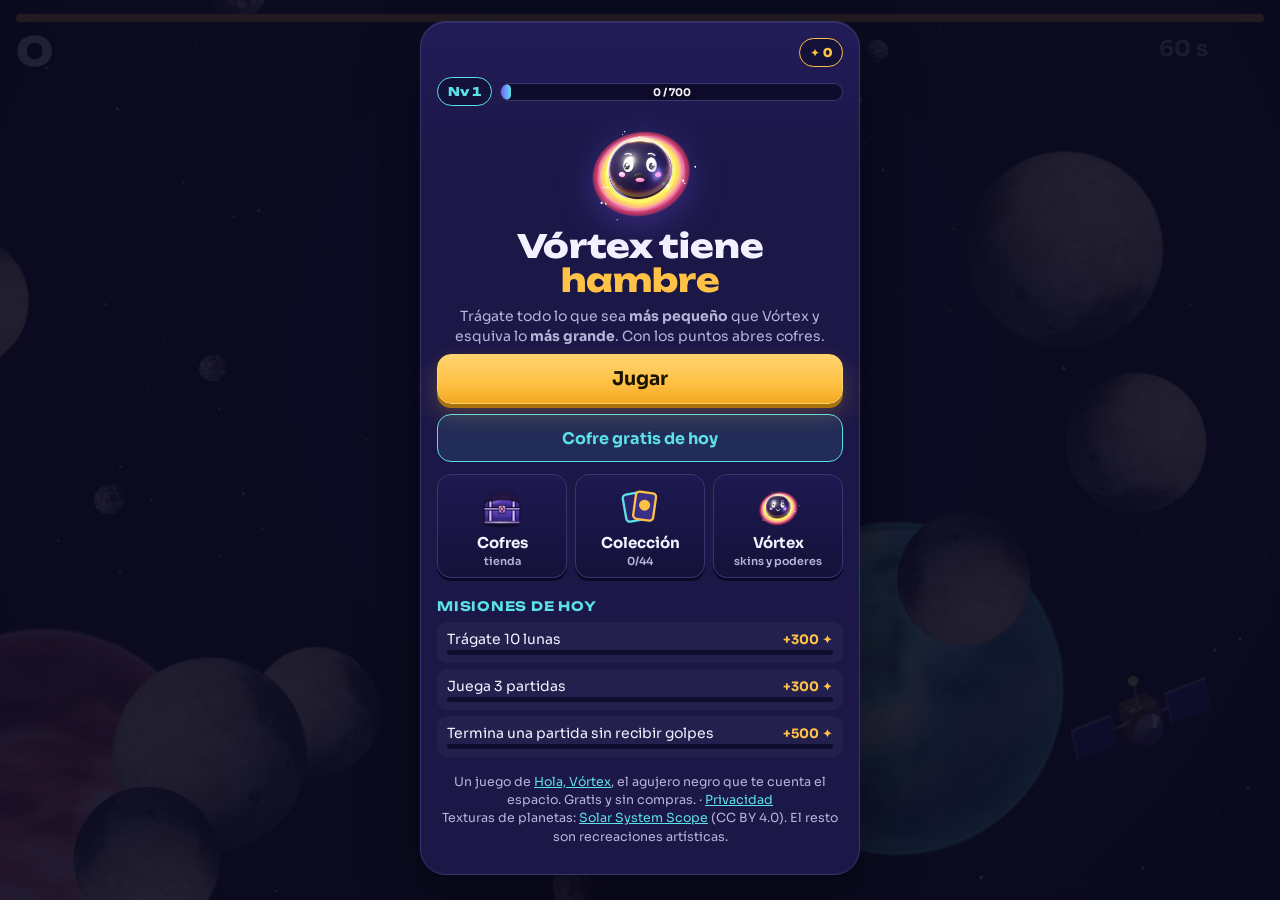
==== commit 8a4cbae2: "web de Hola, Vórtex" ====
--- a/juego/index.html
+++ b/juego/index.html
@@ -8,7 +8,7 @@
 <link rel="icon" type="image/png" href="img3d/icono-64.png"><link rel="apple-touch-icon" href="img3d/icono-180.png">
 <link rel="preconnect" href="https://fonts.googleapis.com">
 <link href="https://fonts.googleapis.com/css2?family=Unbounded:wght@600;800&family=Sora:wght@400;600;700&display=swap" rel="stylesheet">
-<link rel="stylesheet" href="juego.css?v=11261252">
+<link rel="stylesheet" href="juego.css?v=11261309">
 <style>#perfil,#aviso-cuenta,#top-inicio,#top-fin,#form-nombre,h2.sin-red{display:none!important}.barra-sup{justify-content:flex-end}</style>
 <script>window.SIN_SERVIDOR=true</script>
 <title>Vórtex tiene hambre: juego del espacio gratis y sin registro</title>
@@ -50,7 +50,7 @@
     <ul class="misiones" id="misiones"></ul>
     <h2 class="sin-red">Mejores de la semana</h2>
     <ol id="top-inicio"><li class="vacio">Cargando…</li></ol>
-    <p class="pie">Un juego de <a href="../">Hola, Vórtex</a>, el agujero negro que te cuenta el espacio. Gratis y sin compras. · <a href="privacidad.html">Privacidad</a></p>
+    <p class="pie">Un juego de <a href="../">Hola, Vórtex</a>, el agujero negro que te cuenta el espacio. Gratis y sin compras. · <a href="privacidad.html">Privacidad</a><br>Texturas de planetas: <a href="https://www.solarsystemscope.com/textures/" target="_blank" rel="noopener">Solar System Scope</a> (CC BY 4.0). El resto son recreaciones artísticas.</p>
   </div>
 </section>
 
@@ -242,11 +242,12 @@
   </div>
 </section>
 
-<script src="datos.js?v=11261252"></script>
-<script src="progreso.js?v=11261252"></script>
-<script src="sonido.js?v=11261252"></script>
-<script src="motor.js?v=11261252"></script>
-<script src="cofre.js?v=11261252"></script>
-<script src="interfaz.js?v=11261252"></script>
+<script src="tresd.js?v=11261309"></script>
+<script src="datos.js?v=11261309"></script>
+<script src="progreso.js?v=11261309"></script>
+<script src="sonido.js?v=11261309"></script>
+<script src="motor.js?v=11261309"></script>
+<script src="cofre.js?v=11261309"></script>
+<script src="interfaz.js?v=11261309"></script>
 </body>
 </html>
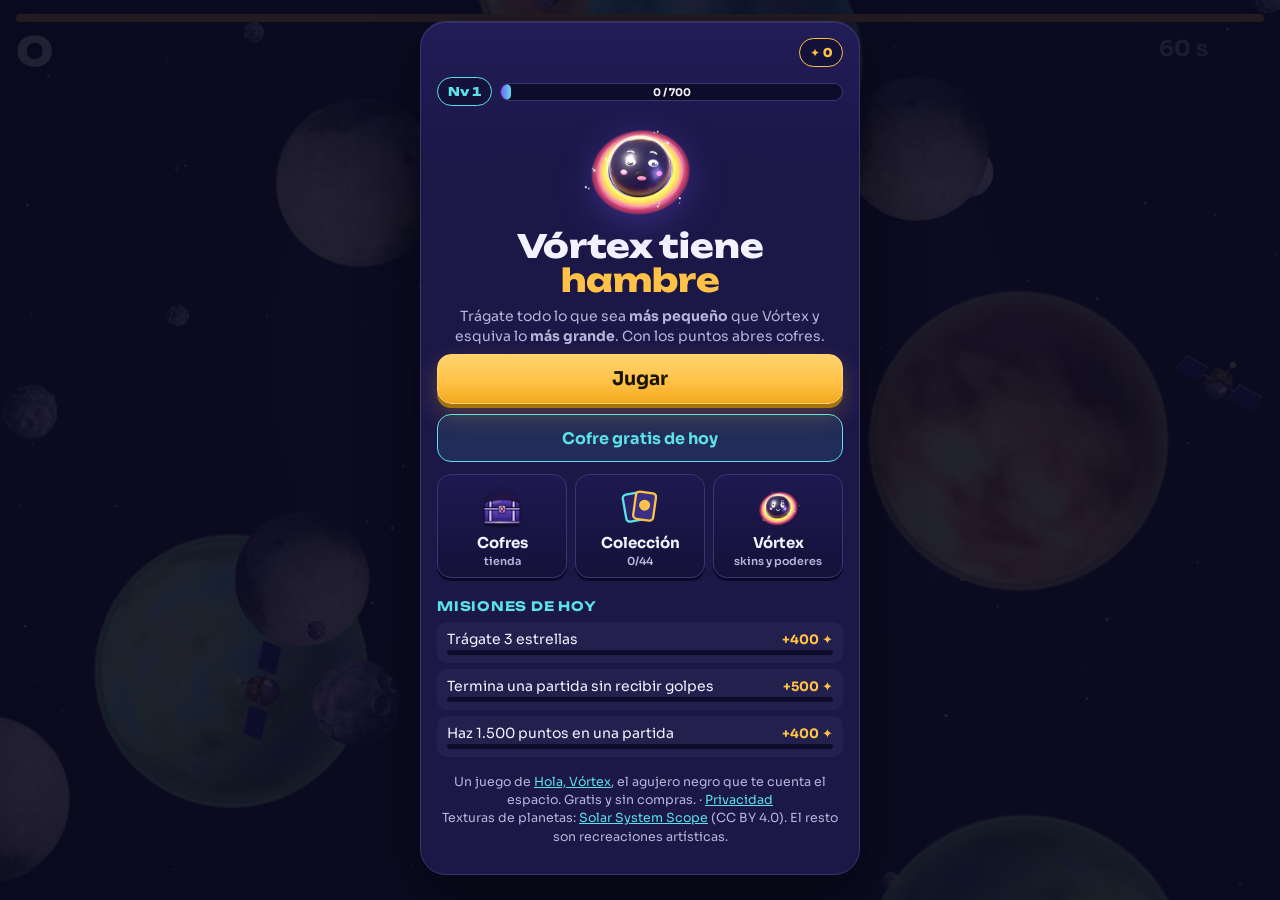
==== commit d69b6c4f: "web de Hola, Vórtex" ====
--- a/juego/index.html
+++ b/juego/index.html
@@ -8,7 +8,7 @@
 <link rel="icon" type="image/png" href="img3d/icono-64.png"><link rel="apple-touch-icon" href="img3d/icono-180.png">
 <link rel="preconnect" href="https://fonts.googleapis.com">
 <link href="https://fonts.googleapis.com/css2?family=Unbounded:wght@600;800&family=Sora:wght@400;600;700&display=swap" rel="stylesheet">
-<link rel="stylesheet" href="juego.css?v=11261309">
+<link rel="stylesheet" href="juego.css?v=11261411">
 <style>#perfil,#aviso-cuenta,#top-inicio,#top-fin,#form-nombre,h2.sin-red{display:none!important}.barra-sup{justify-content:flex-end}</style>
 <script>window.SIN_SERVIDOR=true</script>
 <title>Vórtex tiene hambre: juego del espacio gratis y sin registro</title>
@@ -242,12 +242,12 @@
   </div>
 </section>
 
-<script src="tresd.js?v=11261309"></script>
-<script src="datos.js?v=11261309"></script>
-<script src="progreso.js?v=11261309"></script>
-<script src="sonido.js?v=11261309"></script>
-<script src="motor.js?v=11261309"></script>
-<script src="cofre.js?v=11261309"></script>
-<script src="interfaz.js?v=11261309"></script>
+<script src="tresd.js?v=11261411"></script>
+<script src="datos.js?v=11261411"></script>
+<script src="progreso.js?v=11261411"></script>
+<script src="sonido.js?v=11261411"></script>
+<script src="motor.js?v=11261411"></script>
+<script src="cofre.js?v=11261411"></script>
+<script src="interfaz.js?v=11261411"></script>
 </body>
 </html>
